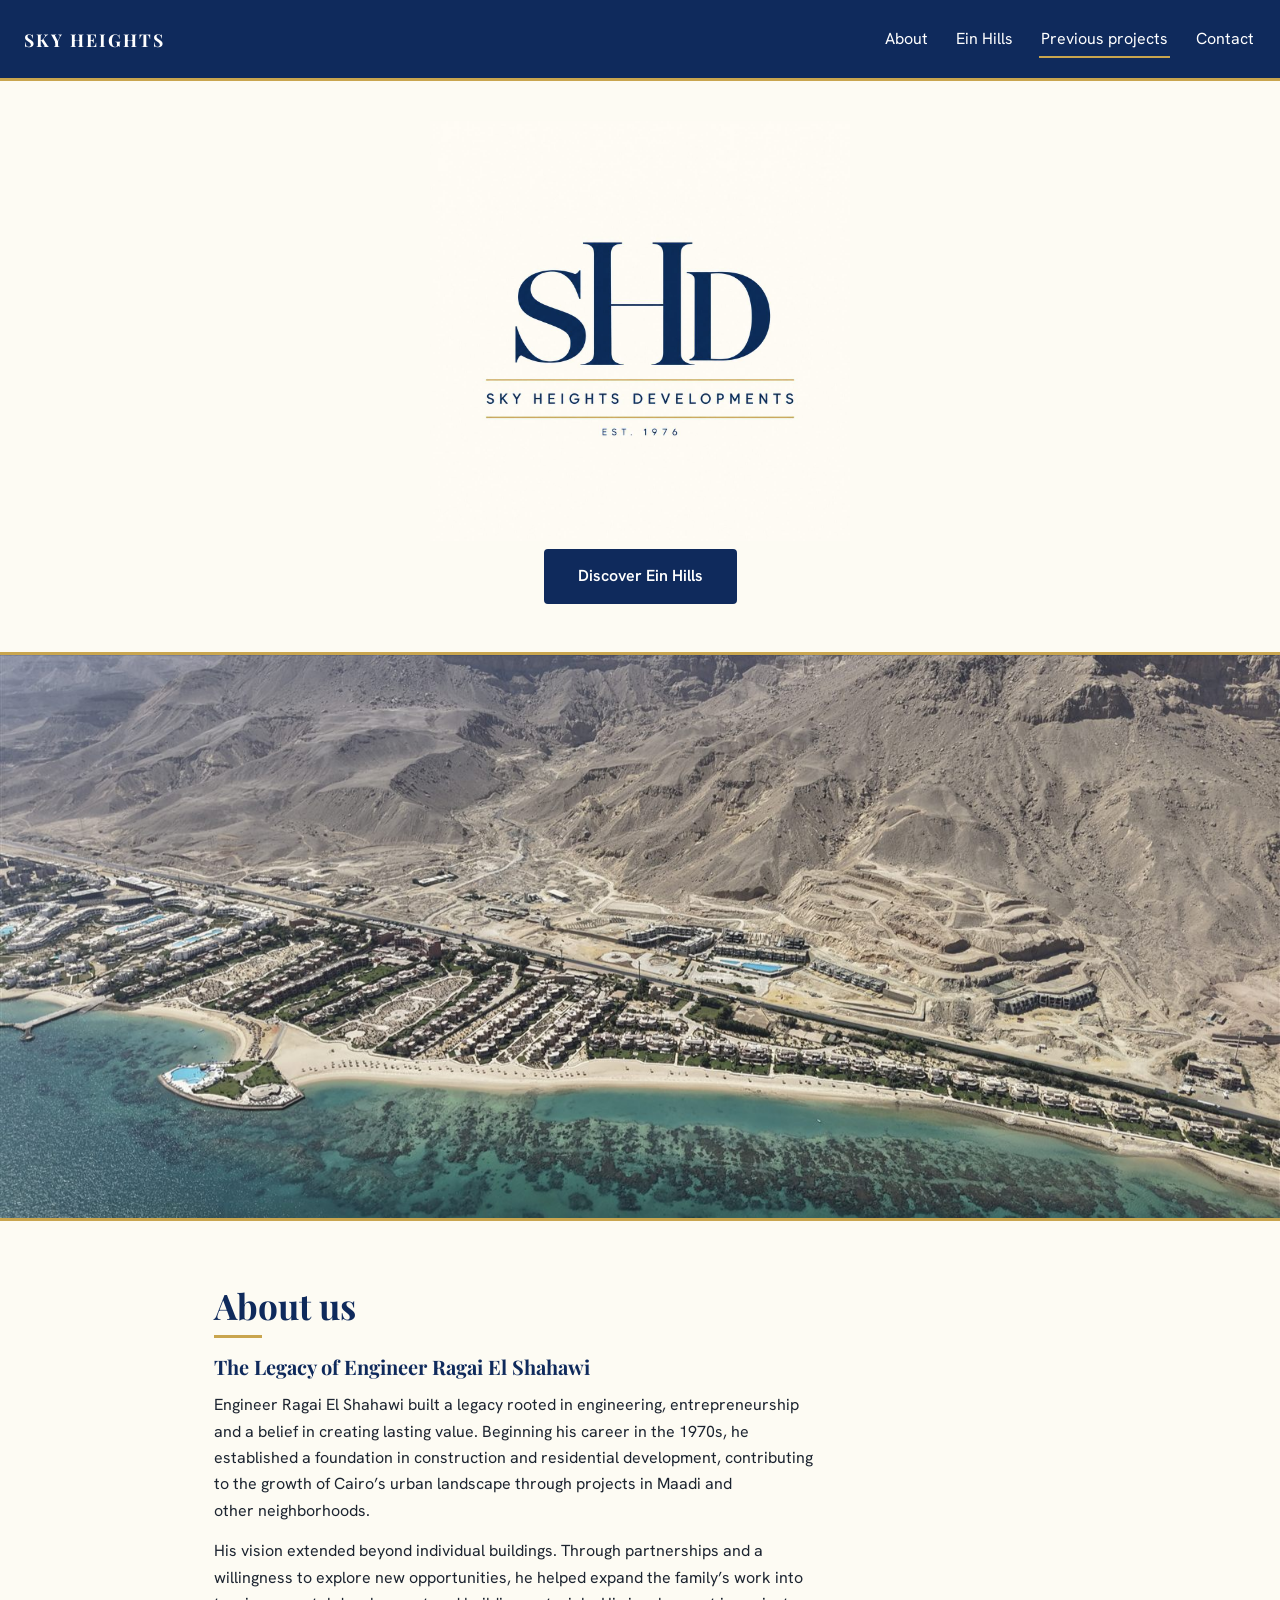
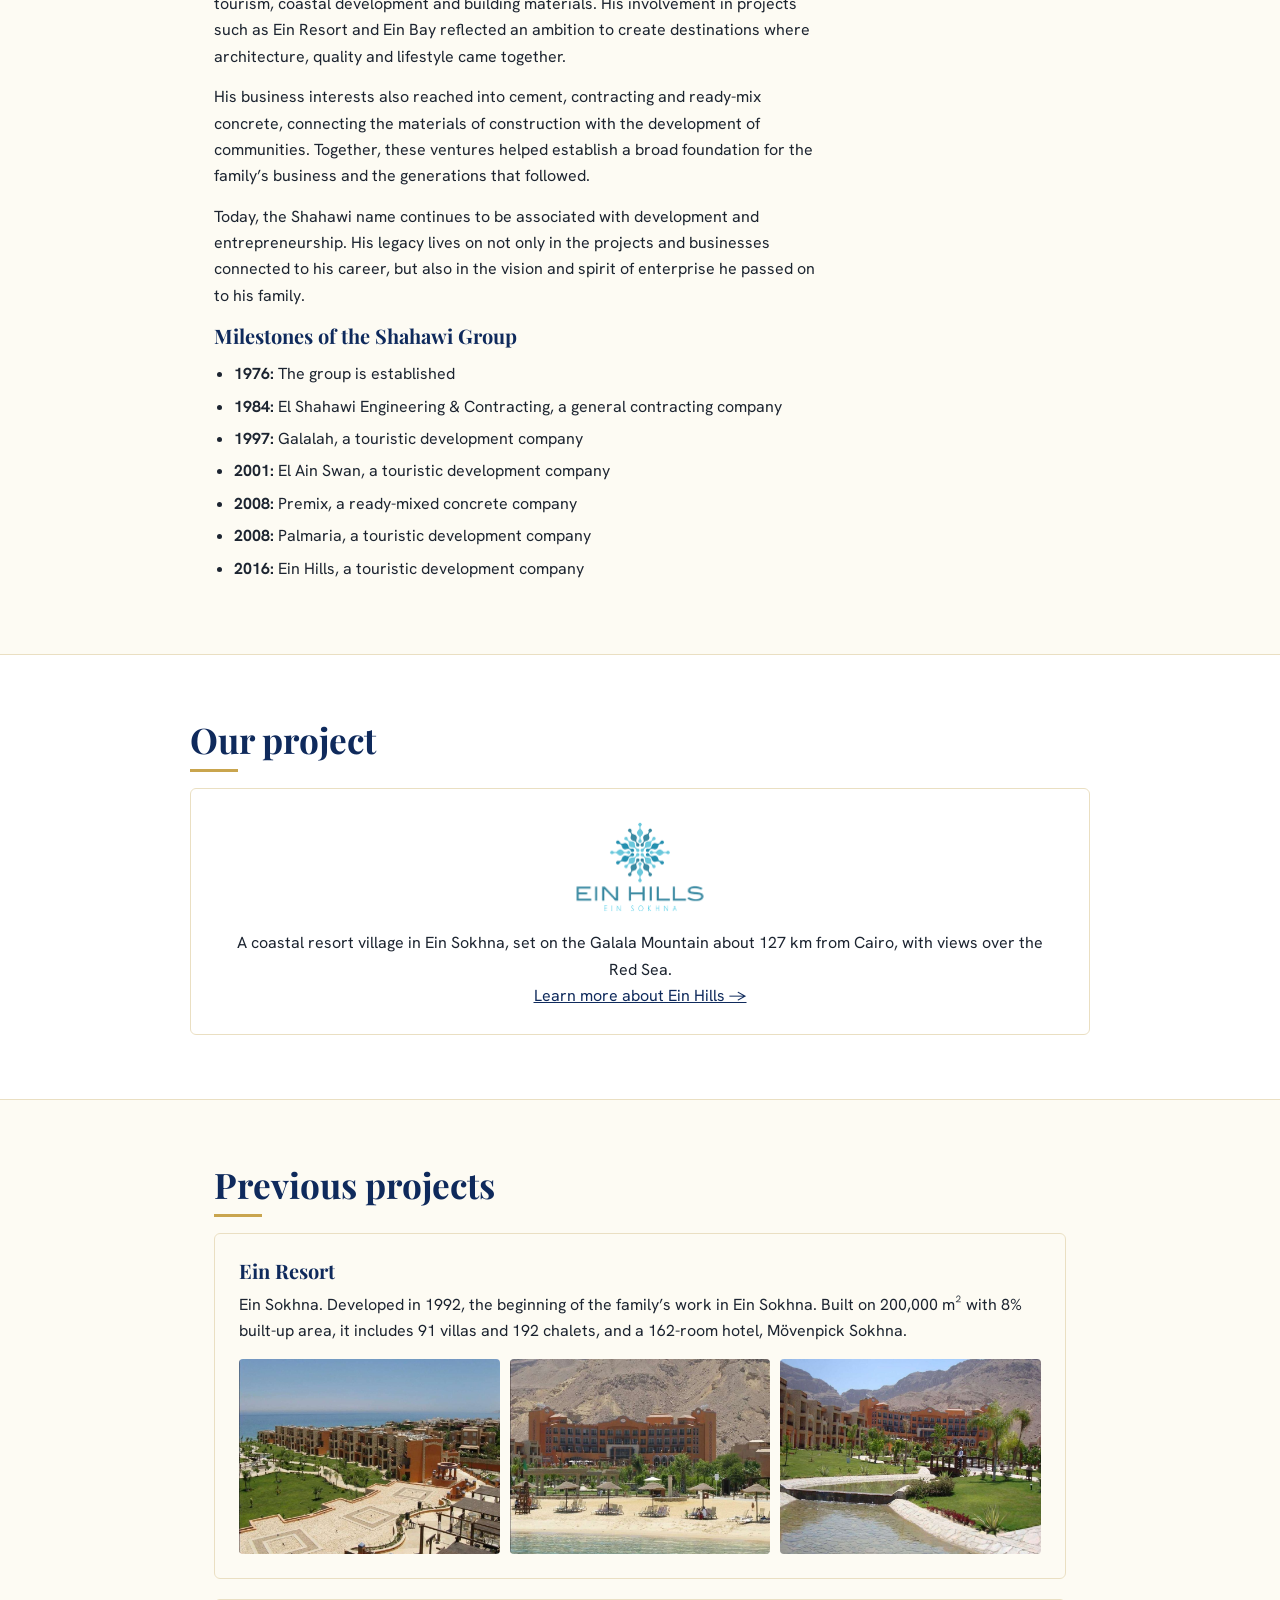
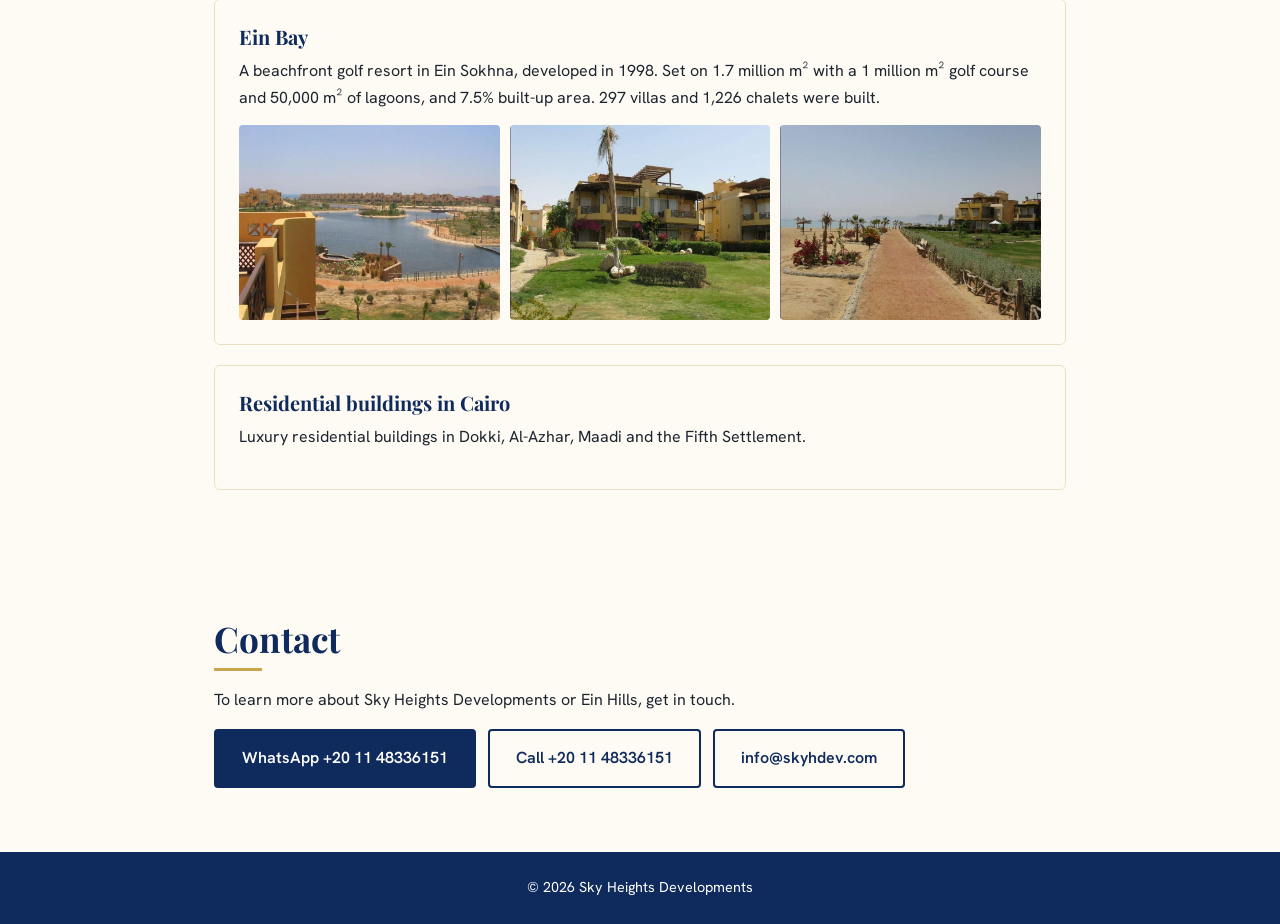
==== index.html @ 2462048b "Sky Heights Developments website Co-Authored-By: Claude Sonnet 5.5 <noreply@anthropic.com> Claude-Se" ====
<!DOCTYPE html>
<html lang="en">
<head>
  <meta charset="UTF-8">
  <meta name="viewport" content="width=device-width, initial-scale=1">
  <title>Sky Heights Developments</title>
  <meta name="description" content="Sky Heights Developments: real estate development rooted in a legacy since 1976, with Ein Hills, a coastal resort village in Ein Sokhna on the Red Sea.">
  <link rel="icon" type="image/png" sizes="32x32" href="favicon-32.png">
  <link rel="icon" type="image/png" sizes="192x192" href="favicon-192.png">
  <link rel="apple-touch-icon" href="apple-touch-icon.png">
  <link rel="preconnect" href="https://fonts.googleapis.com">
  <link rel="preconnect" href="https://fonts.gstatic.com" crossorigin>
  <link rel="stylesheet" href="https://fonts.googleapis.com/css2?family=Hanken+Grotesk:wght@400;500;600;700&family=Playfair+Display:wght@500;600;700&display=swap">
  <link rel="stylesheet" href="style.css">
  <script>document.documentElement.className += " js";</script>
</head>
<body>

  <a class="skip" href="#main">Skip to content</a>

  <header class="top">
    <a class="logo" href="#">Sky Heights</a>
    <nav>
      <a href="#about">About</a>
      <a href="#projects">Ein Hills</a>
      <a href="#previous">Previous projects</a>
      <a href="#contact">Contact</a>
    </nav>
  </header>

  <section class="hero" id="main">
    <img class="hero-logo" src="SHD%20LOGO.jpeg" alt="Sky Heights Developments logo">
    <h1 class="sr-only">Sky Heights Developments</h1>
    <a class="btn" href="ein-hills.html">Discover Ein Hills</a>
  </section>

  <a class="hero-photo" href="ein-hills.html">
    <img src="ein-hills-1.jpg" width="1600" height="1200" alt="Ein Hills and the Red Sea coast at Ein Sokhna, seen from the air with the Galala Mountain behind">
  </a>

  <section id="about">
    <h2>About us</h2>
    <h3>The Legacy of Engineer Ragai El Shahawi</h3>
    <p>Engineer Ragai El Shahawi built a legacy rooted in engineering, entrepreneurship and a belief in creating lasting value. Beginning his career in the 1970s, he established a foundation in construction and residential development, contributing to the growth of Cairo’s urban landscape through projects in Maadi and other neighborhoods.</p>
    <p>His vision extended beyond individual buildings. Through partnerships and a willingness to explore new opportunities, he helped expand the family’s work into tourism, coastal development and building materials. His involvement in projects such as Ein Resort and Ein Bay reflected an ambition to create destinations where architecture, quality and lifestyle came together.</p>
    <p>His business interests also reached into cement, contracting and ready-mix concrete, connecting the materials of construction with the development of communities. Together, these ventures helped establish a broad foundation for the family’s business and the generations that followed.</p>
    <p>Today, the Shahawi name continues to be associated with development and entrepreneurship. His legacy lives on not only in the projects and businesses connected to his career, but also in the vision and spirit of enterprise he passed on to his family.</p>
    <h3>Milestones of the Shahawi Group</h3>
    <ul class="milestones">
      <li><strong>1976:</strong> The group is established</li>
      <li><strong>1984:</strong> El Shahawi Engineering &amp; Contracting, a general contracting company</li>
      <li><strong>1997:</strong> Galalah, a touristic development company</li>
      <li><strong>2001:</strong> El Ain Swan, a touristic development company</li>
      <li><strong>2008:</strong> Premix, a ready-mixed concrete company</li>
      <li><strong>2008:</strong> Palmaria, a touristic development company</li>
      <li><strong>2016:</strong> Ein Hills, a touristic development company</li>
    </ul>
  </section>

  <section id="projects" class="alt">
    <h2>Our project</h2>
    <div class="cards">
      <div class="card project-card">
        <img class="project-logo" src="Ein_Hills_Logo.png" alt="Ein Hills, Ein Sokhna">
        <h3 class="sr-only">Ein Hills</h3>
        <p>A coastal resort village in Ein Sokhna, set on the Galala Mountain about 127 km from Cairo, with views over the Red Sea.</p>
        <p><a href="ein-hills.html">Learn more about Ein Hills &rarr;</a></p>
      </div>
    </div>
  </section>

  <section id="previous">
    <h2>Previous projects</h2>
    <div class="stack">
      <div class="card project-wide">
        <h3>Ein Resort</h3>
        <p>Ein Sokhna. Developed in 1992, the beginning of the family’s work in Ein Sokhna. Built on 200,000 m² with 8% built-up area, it includes 91 villas and 192 chalets, and a 162-room hotel, Mövenpick Sokhna.</p>
        <div class="gallery">
          <img src="ein-resort-1.jpg" loading="lazy" alt="Ein Resort: gardens and terraces looking out to the sea">
          <img src="ein-resort-2.jpg" loading="lazy" alt="Ein Resort: the hotel and its beach">
          <img src="ein-resort-3.jpg" loading="lazy" alt="Ein Resort: gardens and water feature with the hotel behind">
        </div>
      </div>
      <div class="card project-wide">
        <h3>Ein Bay</h3>
        <p>A beachfront golf resort in Ein Sokhna, developed in 1998. Set on 1.7 million m² with a 1 million m² golf course and 50,000 m² of lagoons, and 7.5% built-up area. 297 villas and 1,226 chalets were built.</p>
        <div class="gallery">
          <img src="ein-bay-1.jpg" loading="lazy" alt="Ein Bay: the lagoon and villas">
          <img src="ein-bay-2.jpg" loading="lazy" alt="Ein Bay: villas and gardens">
          <img src="ein-bay-3.jpg" loading="lazy" alt="Ein Bay: the beach path">
        </div>
      </div>
      <div class="card project-wide">
        <h3>Residential buildings in Cairo</h3>
        <p>Luxury residential buildings in Dokki, Al-Azhar, Maadi and the Fifth Settlement.</p>
      </div>
    </div>
  </section>

  <section id="contact">
    <h2>Contact</h2>
    <p>To learn more about Sky Heights Developments or Ein Hills, get in touch.</p>
    <div class="contact-actions">
      <a class="btn" href="https://wa.me/201148336151">WhatsApp +20 11 48336151</a>
      <a class="btn btn-outline" href="tel:+201148336151">Call +20 11 48336151</a>
      <a class="btn btn-outline" href="mailto:info@skyhdev.com">info@skyhdev.com</a>
    </div>
  </section>

  <footer>&copy; 2026 Sky Heights Developments</footer>

  <script src="motion.js" defer></script>
</body>
</html>
---- style.css ----
:root { --navy: #0f2a5c; --gold: #c9a54e; --cream: #fdfbf3; }

* { box-sizing: border-box; margin: 0; padding: 0; }
body { font-family: "Hanken Grotesk", system-ui, -apple-system, "Segoe UI", Arial, sans-serif; color: #1c2430; line-height: 1.65; background: var(--cream); }
h1, h2, h3, .logo { font-family: "Playfair Display", Georgia, "Times New Roman", serif; }
a { color: inherit; text-decoration: none; }
.sr-only { position: absolute; width: 1px; height: 1px; overflow: hidden; clip: rect(0,0,0,0); }

.top { display: flex; justify-content: space-between; align-items: center; padding: 16px 24px; background: var(--navy); color: #fff; border-bottom: 3px solid var(--gold); }
.logo { font-weight: 700; font-size: 1.1rem; letter-spacing: 2px; text-transform: uppercase; white-space: nowrap; }
nav a { margin-left: 20px; white-space: nowrap; }
nav a:hover { color: var(--gold); }

@media (max-width: 700px) {
  .top { flex-direction: column; gap: 8px; padding: 12px 16px; }
  nav { display: flex; flex-wrap: wrap; justify-content: center; gap: 4px 16px; }
  nav a { margin-left: 0; font-size: .95rem; }
}

.hero-photo { display: block; overflow: hidden; border-top: 3px solid var(--gold); border-bottom: 3px solid var(--gold); background: var(--navy); }
.hero-photo img { display: block; width: 100%; height: clamp(260px, 44vw, 580px); object-fit: cover; object-position: 50% 62%; animation: rise 1.2s .5s ease both; transition: transform 1.2s ease; }
.hero-photo:hover img { transform: scale(1.03); }
.hero { text-align: center; padding: 40px 24px 48px; background: var(--cream); color: var(--navy); }
.hero-logo { width: min(420px, 85%); height: auto; display: block; margin: 0 auto 8px; }
.hero p { font-size: 1.2rem; margin-bottom: 28px; }
.btn { display: inline-block; padding: 12px 32px; background: var(--navy); color: #fff; border-radius: 4px; font-weight: 600; border: 2px solid var(--navy); }
.btn:hover { background: var(--gold); border-color: var(--gold); color: var(--navy); }

section { padding: 64px 24px; max-width: 900px; margin: 0 auto; }
section.alt { max-width: none; background: #fff; border-top: 1px solid #eadfc2; border-bottom: 1px solid #eadfc2; }
section.alt > * { max-width: 900px; margin-left: auto; margin-right: auto; }
h2 { margin-bottom: 16px; color: var(--navy); }
h2::after { content: ""; display: block; width: 48px; height: 3px; background: var(--gold); margin-top: 8px; }

.cards { display: grid; grid-template-columns: repeat(auto-fit, minmax(220px, 1fr)); gap: 20px; margin-top: 8px; }
.card { background: var(--cream); padding: 24px; border-radius: 6px; border: 1px solid #eadfc2;}
.card h3 { margin-bottom: 8px; color: var(--navy); }

.project-card { background: #fff; text-align: center; }
.project-logo { width: min(280px, 100%); height: auto; display: block; margin: 0 auto 12px; }

.page-hero { padding: 40px 24px 0; text-align: center; }
.project-card a, section p a { color: var(--navy); text-decoration: underline; }
section p a.btn { color: #fff; text-decoration: none; }

.masterplan { width: 100%; height: auto; display: block; border: 1px solid #eadfc2; border-radius: 6px; background: #fff; }
.note { font-size: .9rem; color: #5b6573; margin-top: 8px; }

.stack { display: grid; gap: 20px; }
.project-wide { padding: 24px; }
.project-wide p { margin-bottom: 14px; }
.gallery { display: grid; grid-template-columns: repeat(auto-fit, minmax(200px, 1fr)); gap: 10px; }
.gallery img { width: 100%; aspect-ratio: 4 / 3; object-fit: cover; border-radius: 4px; display: block; }
.gallery-wide { grid-template-columns: repeat(auto-fit, minmax(260px, 1fr)); }
.milestones { margin: 0 0 8px 20px; }
.milestones li { margin-bottom: 6px; }
.render { width: 100%; height: auto; display: block; border-radius: 6px; margin: 16px 0; }

#about h3 { color: var(--navy); margin-bottom: 12px; }
#about p { margin-bottom: 14px; }

footer { text-align: center; padding: 24px; background: var(--navy); color: #fff; font-size: .9rem; }

/* Motion */
@keyframes rise { from { opacity: 0; transform: translateY(24px); } to { opacity: 1; transform: none; } }
.hero-logo, .page-hero .project-logo { animation: rise 1s ease both; }
.hero .btn { animation: rise 1s .35s ease both; }

.js .reveal { opacity: 0; transform: translateY(28px); transition: opacity .8s ease, transform .8s ease; }
.js .reveal.in { opacity: 1; transform: none; }
.js .reveal h2::after { width: 0; transition: width .8s .3s ease; }
.js .reveal.in h2::after { width: 48px; }

.btn { transition: background .25s, border-color .25s, color .25s, transform .25s; }
.btn:hover { transform: translateY(-2px); }
.card { transition: transform .3s ease, box-shadow .3s ease; }
.card:hover { transform: translateY(-4px); box-shadow: 0 10px 24px rgba(15, 42, 92, .12); }
.gallery img { transition: transform .4s ease, box-shadow .4s ease; }
.gallery img:hover { transform: scale(1.03); box-shadow: 0 8px 20px rgba(15, 42, 92, .25); }
nav a { transition: color .2s; }

@media (prefers-reduced-motion: reduce) {
  *, *::before, *::after { animation: none !important; transition: none !important; }
  .js .reveal { opacity: 1; transform: none; }
  .js .reveal h2::after { width: 48px; }
}

/* More motion */
@keyframes drift { from { transform: scale(1); } to { transform: scale(1.08); } }
.hero-photo img { animation: rise 1.2s .5s ease both, drift 24s 1.7s ease-in-out infinite alternate; transition: none; }
.hero-photo:hover img { transform: none; }

.js .reveal .stag { opacity: 0; translate: 0 22px; }
.js .reveal.in .stag { opacity: 1; translate: 0 0; }
.js .stag { transition: opacity .8s ease var(--d, 0s), translate .8s cubic-bezier(.2, .7, .2, 1) var(--d, 0s), transform .4s ease 0s, box-shadow .4s ease 0s; }

nav a { position: relative; }
nav a::after { content: ""; position: absolute; left: 0; right: 0; bottom: -3px; height: 2px; background: var(--gold); transform: scaleX(0); transform-origin: left; transition: transform .3s ease; }
nav a:hover::after { transform: scaleX(1); }

.progress { position: fixed; top: 0; left: 0; right: 0; height: 3px; background: var(--gold); transform: scaleX(0); transform-origin: left; z-index: 20; pointer-events: none; }

@media (prefers-reduced-motion: reduce) {
  .js .reveal .stag { opacity: 1; translate: 0 0; }
  .progress { display: none; }
}

/* Type scale and line breaks */
h2 { font-size: clamp(1.6rem, 1.2rem + 1.6vw, 2.2rem); line-height: 1.2; text-wrap: balance; }
h3 { font-size: 1.25rem; line-height: 1.3; text-wrap: balance; }
p { text-wrap: pretty; }
#about p, .page-hero + section p { max-width: 68ch; }

/* Contact buttons */
.contact-actions { display: flex; flex-wrap: wrap; gap: 12px; margin-top: 16px; }
.contact-actions .btn { padding: 14px 26px; }
.btn-outline { background: transparent; color: var(--navy); }
.back { margin-top: 24px; }

/* Navigation: tap targets, current section, keyboard focus */
nav a { display: inline-block; padding: 10px 2px; }
nav a::after { bottom: 4px; }
nav a[aria-current="true"]::after { transform: scaleX(1); }
@media (max-width: 700px) { nav a { padding: 8px 2px; } }
a:focus-visible, .btn:focus-visible { outline: 3px solid var(--navy); outline-offset: 3px; border-radius: 2px; }
.top a:focus-visible, footer a:focus-visible { outline-color: var(--gold); }
.skip { position: absolute; left: 12px; top: -60px; z-index: 30; padding: 10px 16px; background: var(--gold); color: var(--navy); font-weight: 600; border-radius: 4px; }
.skip:focus { top: 12px; }
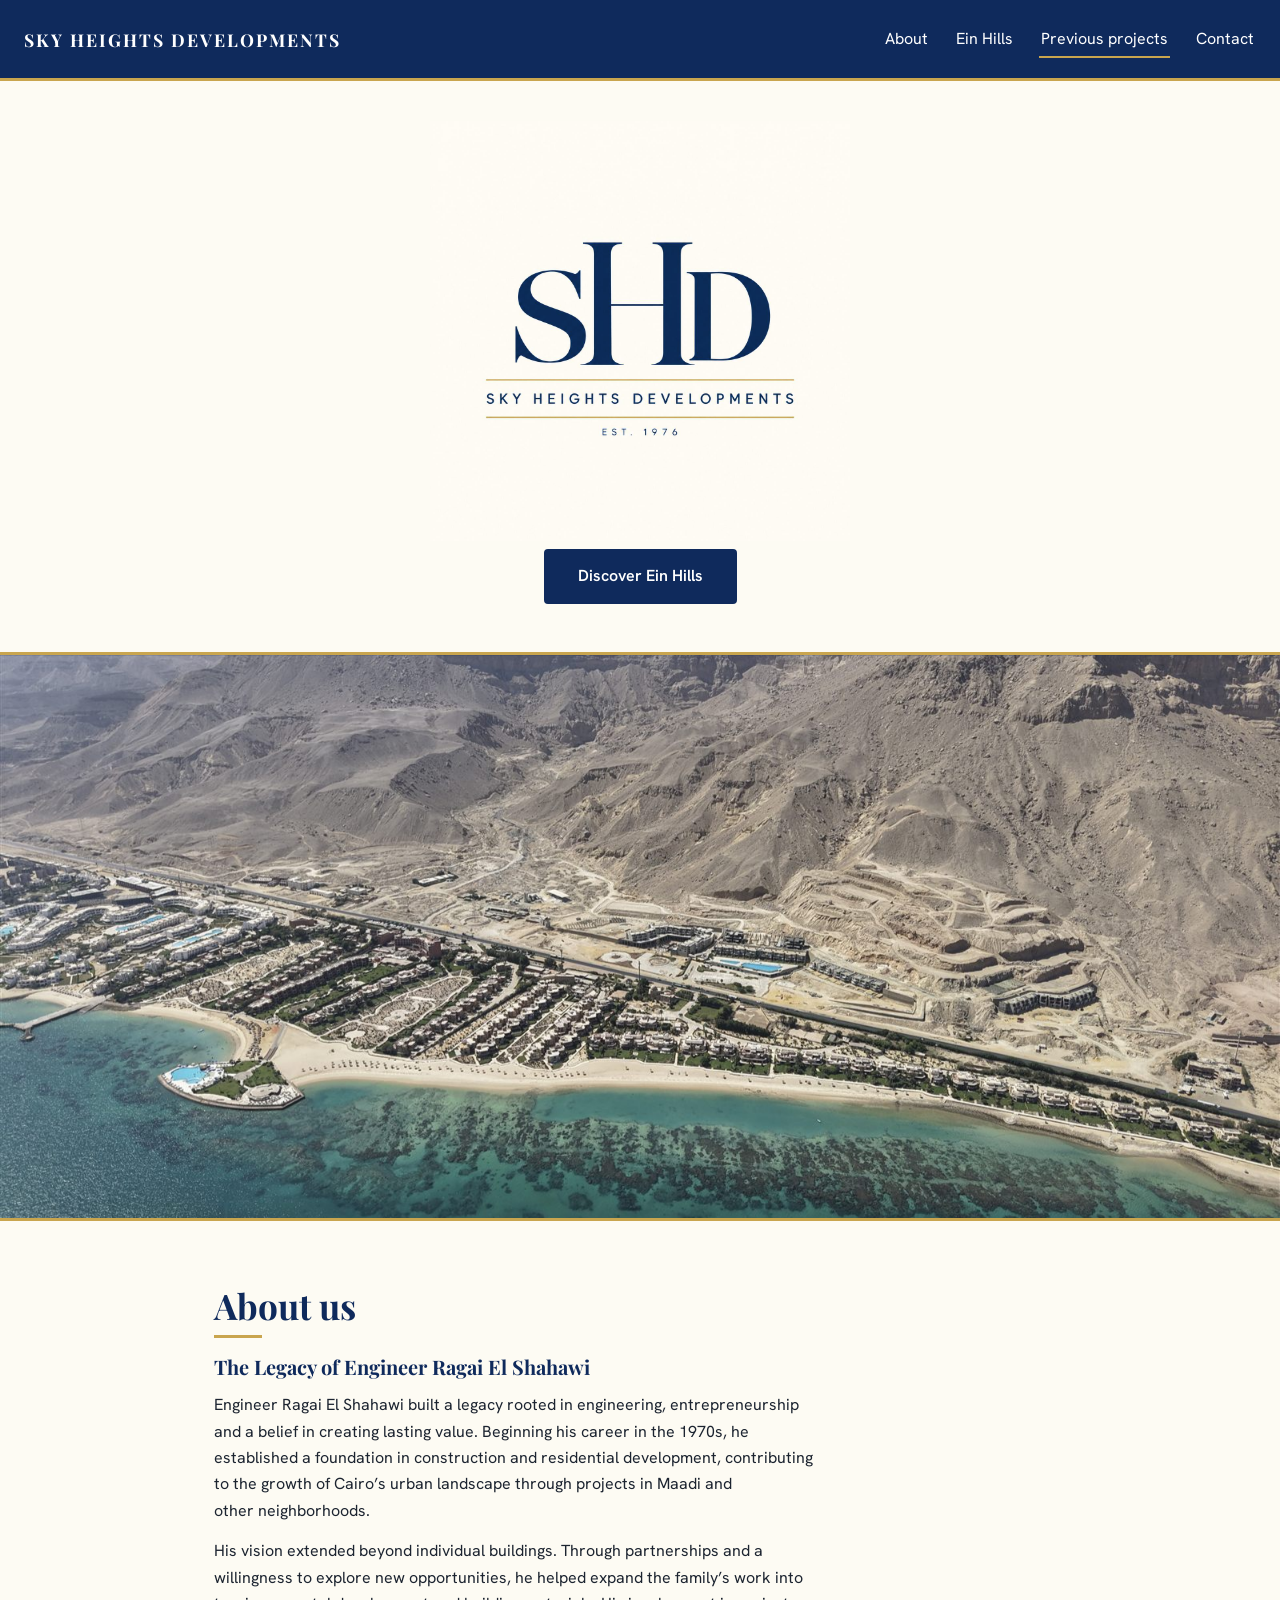
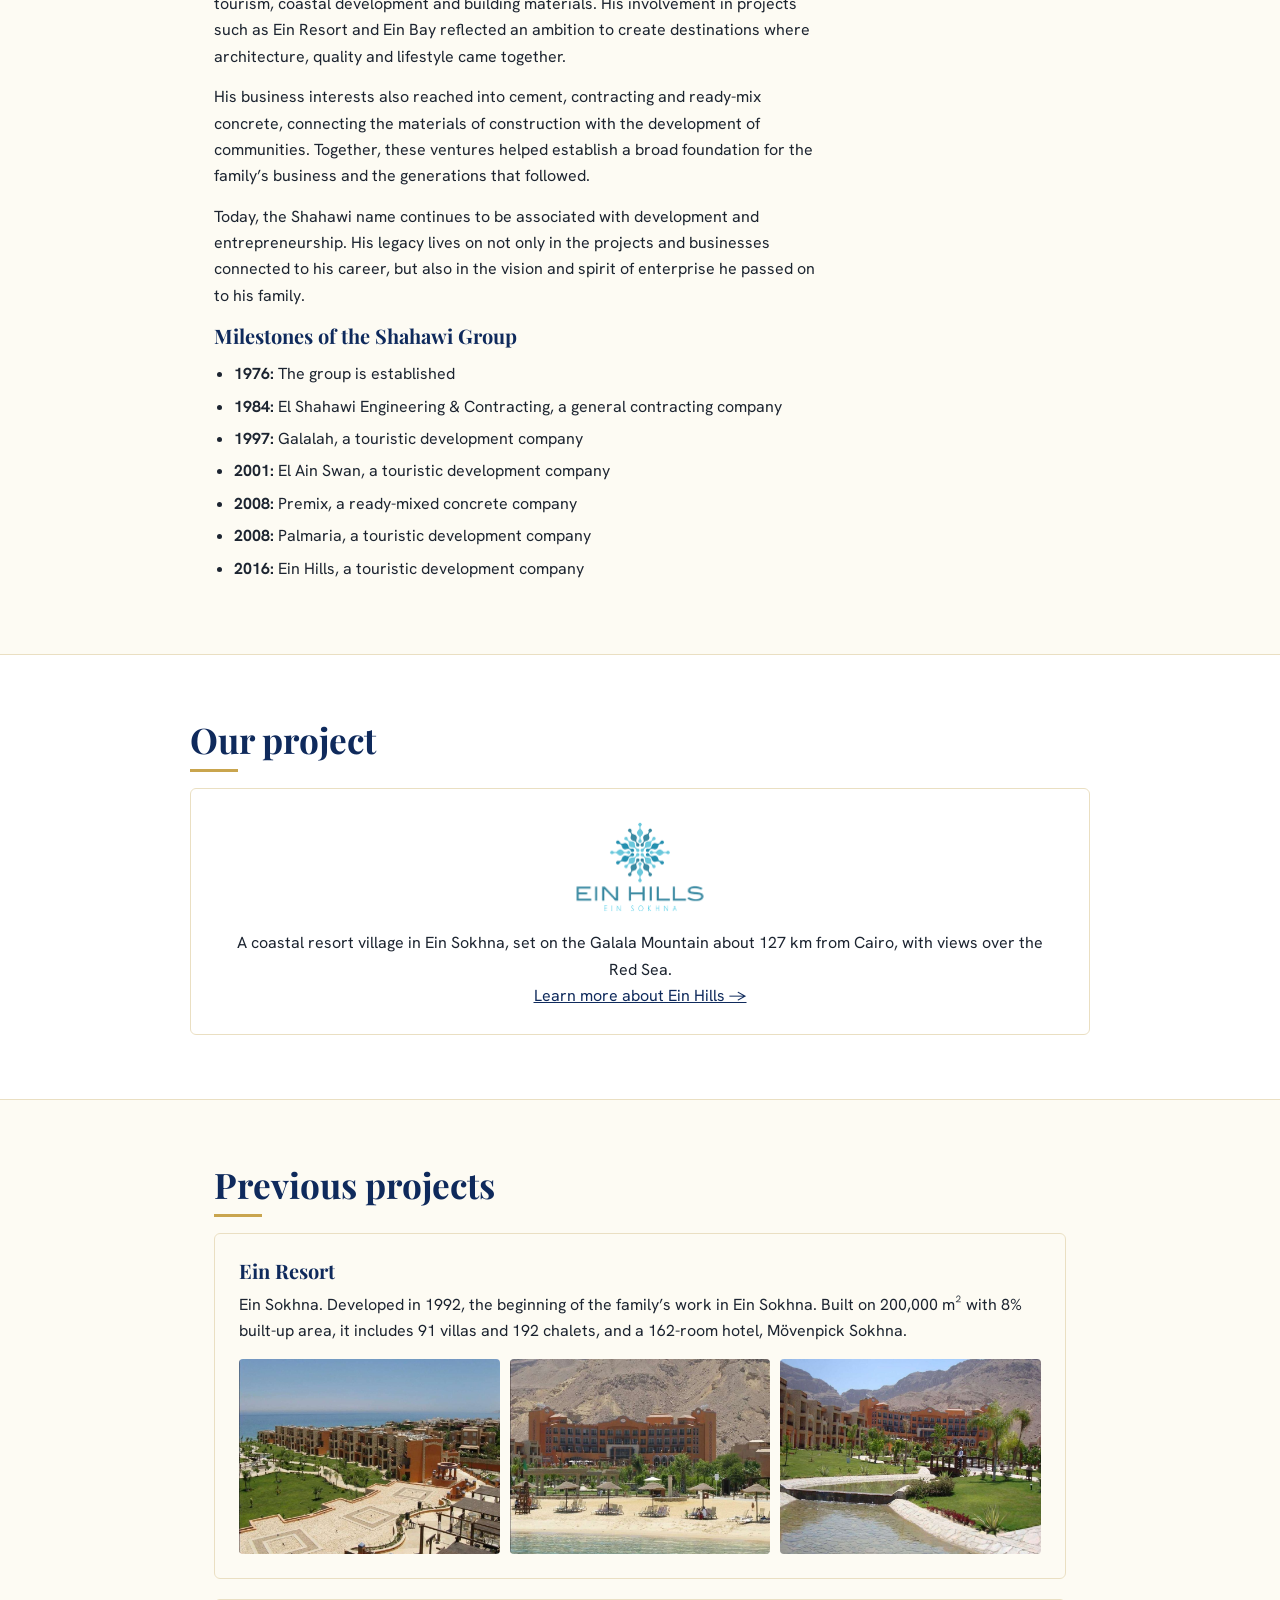
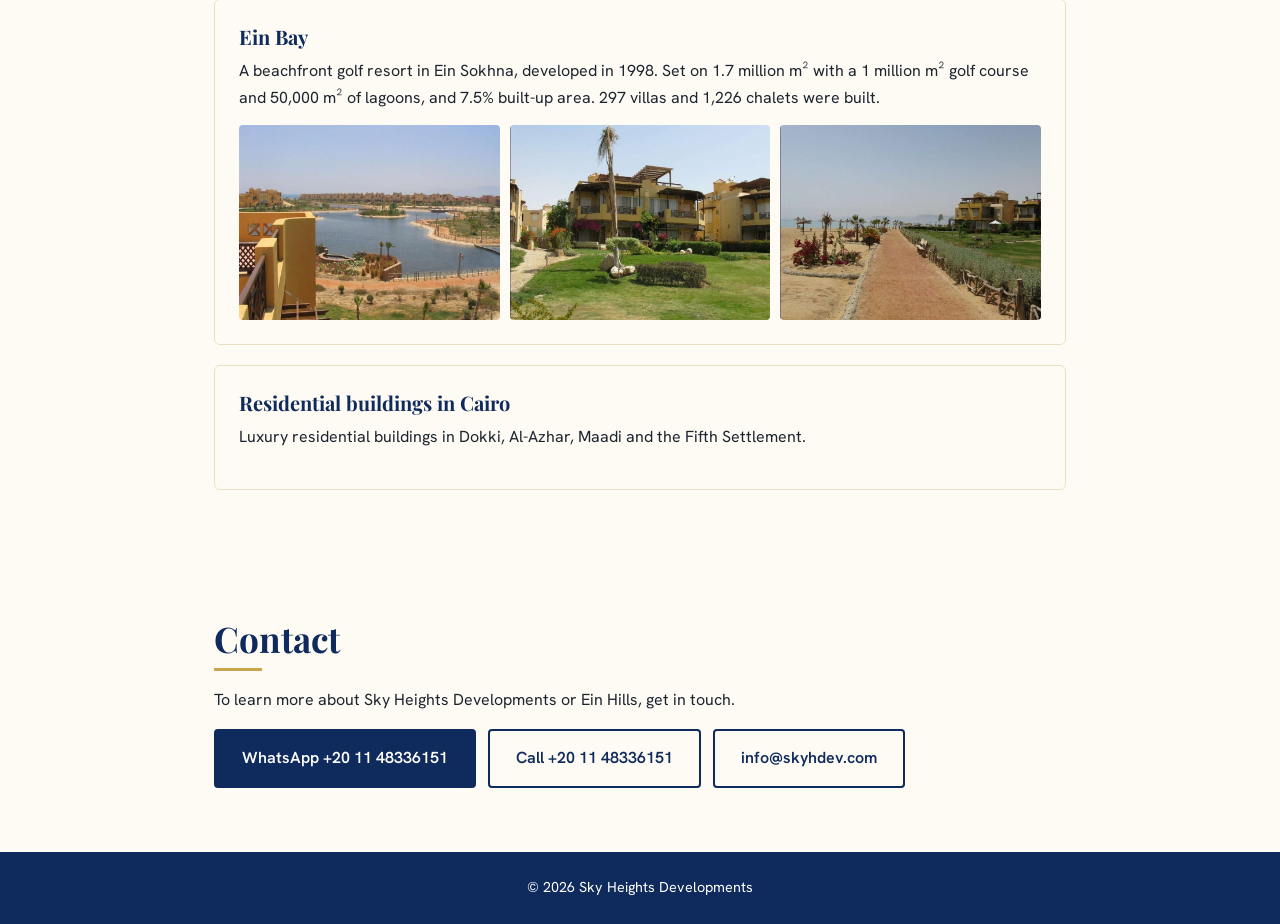
==== commit 6c3e4f13: "Show the full company name in the header Co-Authored-By: Claude Sonnet 5.5 <noreply@anthropic.com> C" ====
--- a/index.html
+++ b/index.html
@@ -19,7 +19,7 @@
   <a class="skip" href="#main">Skip to content</a>
 
   <header class="top">
-    <a class="logo" href="#">Sky Heights</a>
+    <a class="logo" href="#">Sky Heights Developments</a>
     <nav>
       <a href="#about">About</a>
       <a href="#projects">Ein Hills</a>
--- a/style.css
+++ b/style.css
@@ -126,3 +126,5 @@
 .top a:focus-visible, footer a:focus-visible { outline-color: var(--gold); }
 .skip { position: absolute; left: 12px; top: -60px; z-index: 30; padding: 10px 16px; background: var(--gold); color: var(--navy); font-weight: 600; border-radius: 4px; }
 .skip:focus { top: 12px; }
+
+@media (max-width: 700px) { .logo { font-size: .95rem; letter-spacing: 1.5px; } }
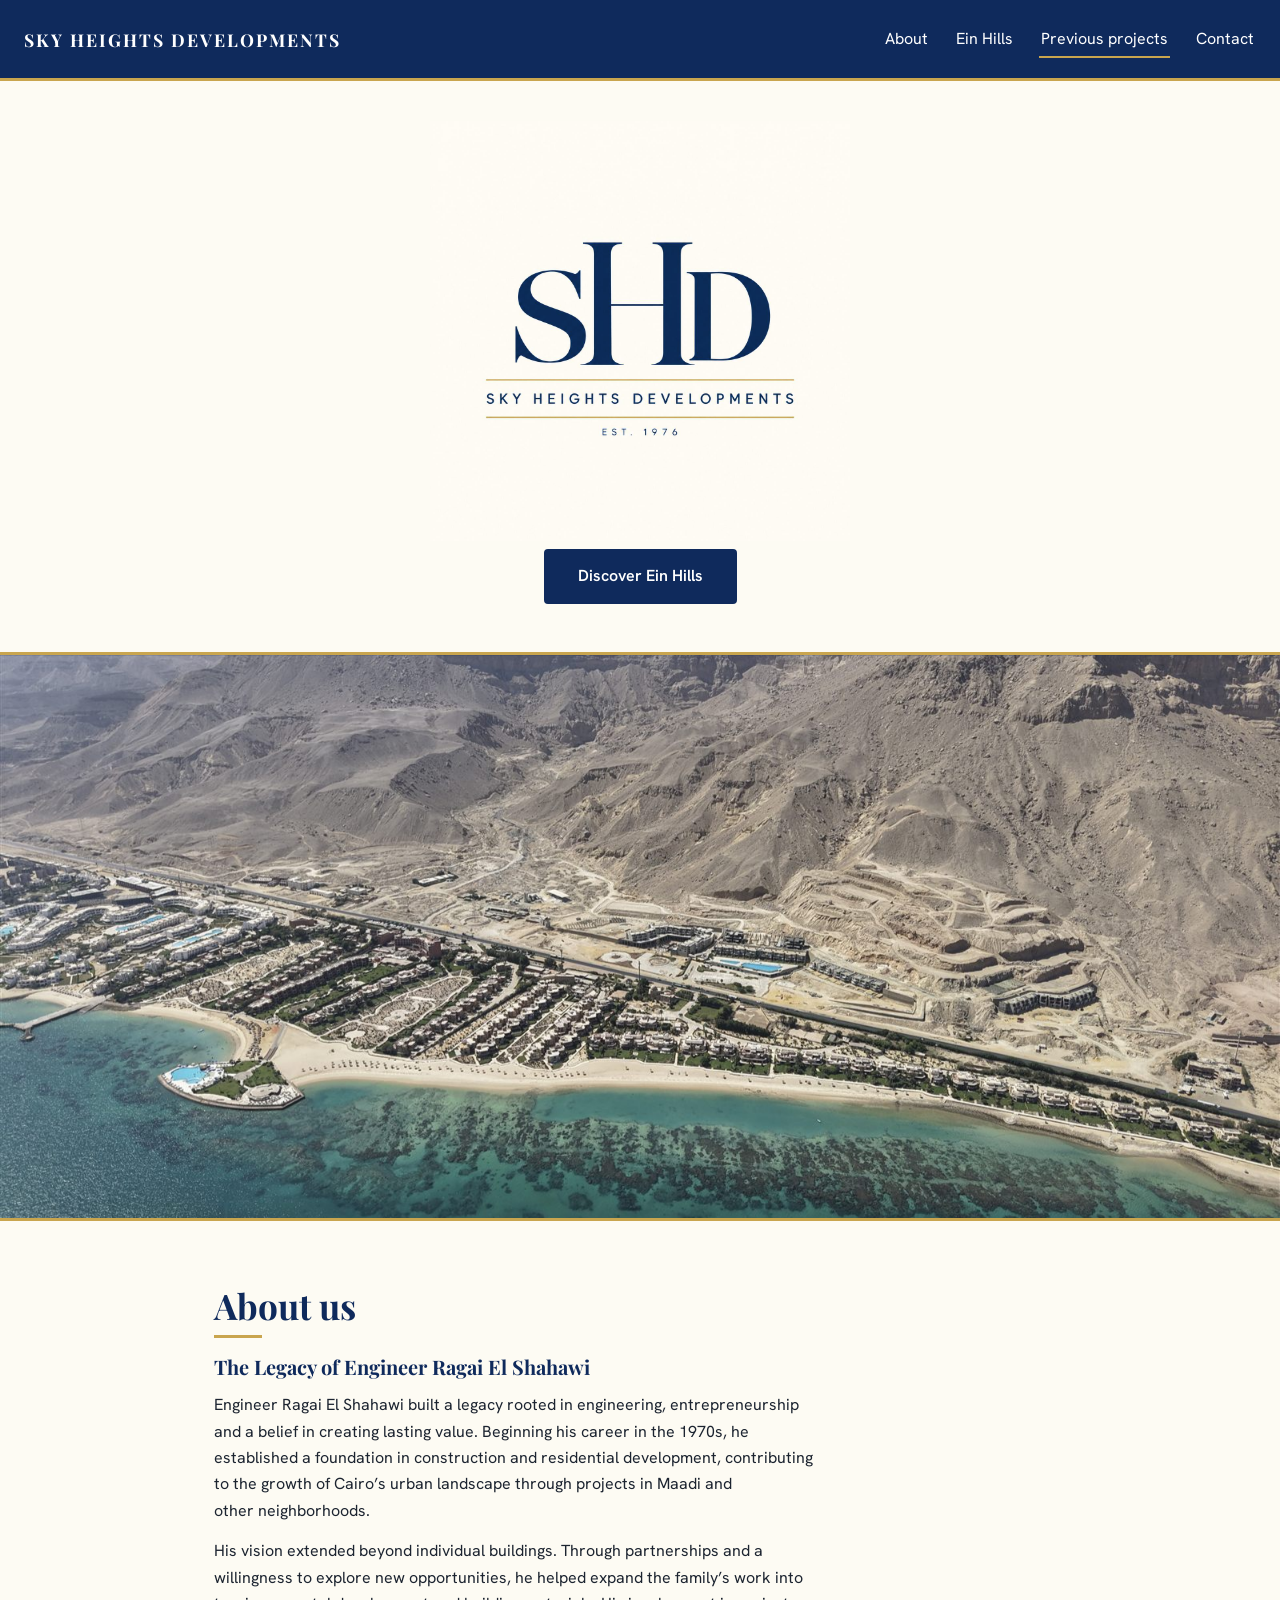
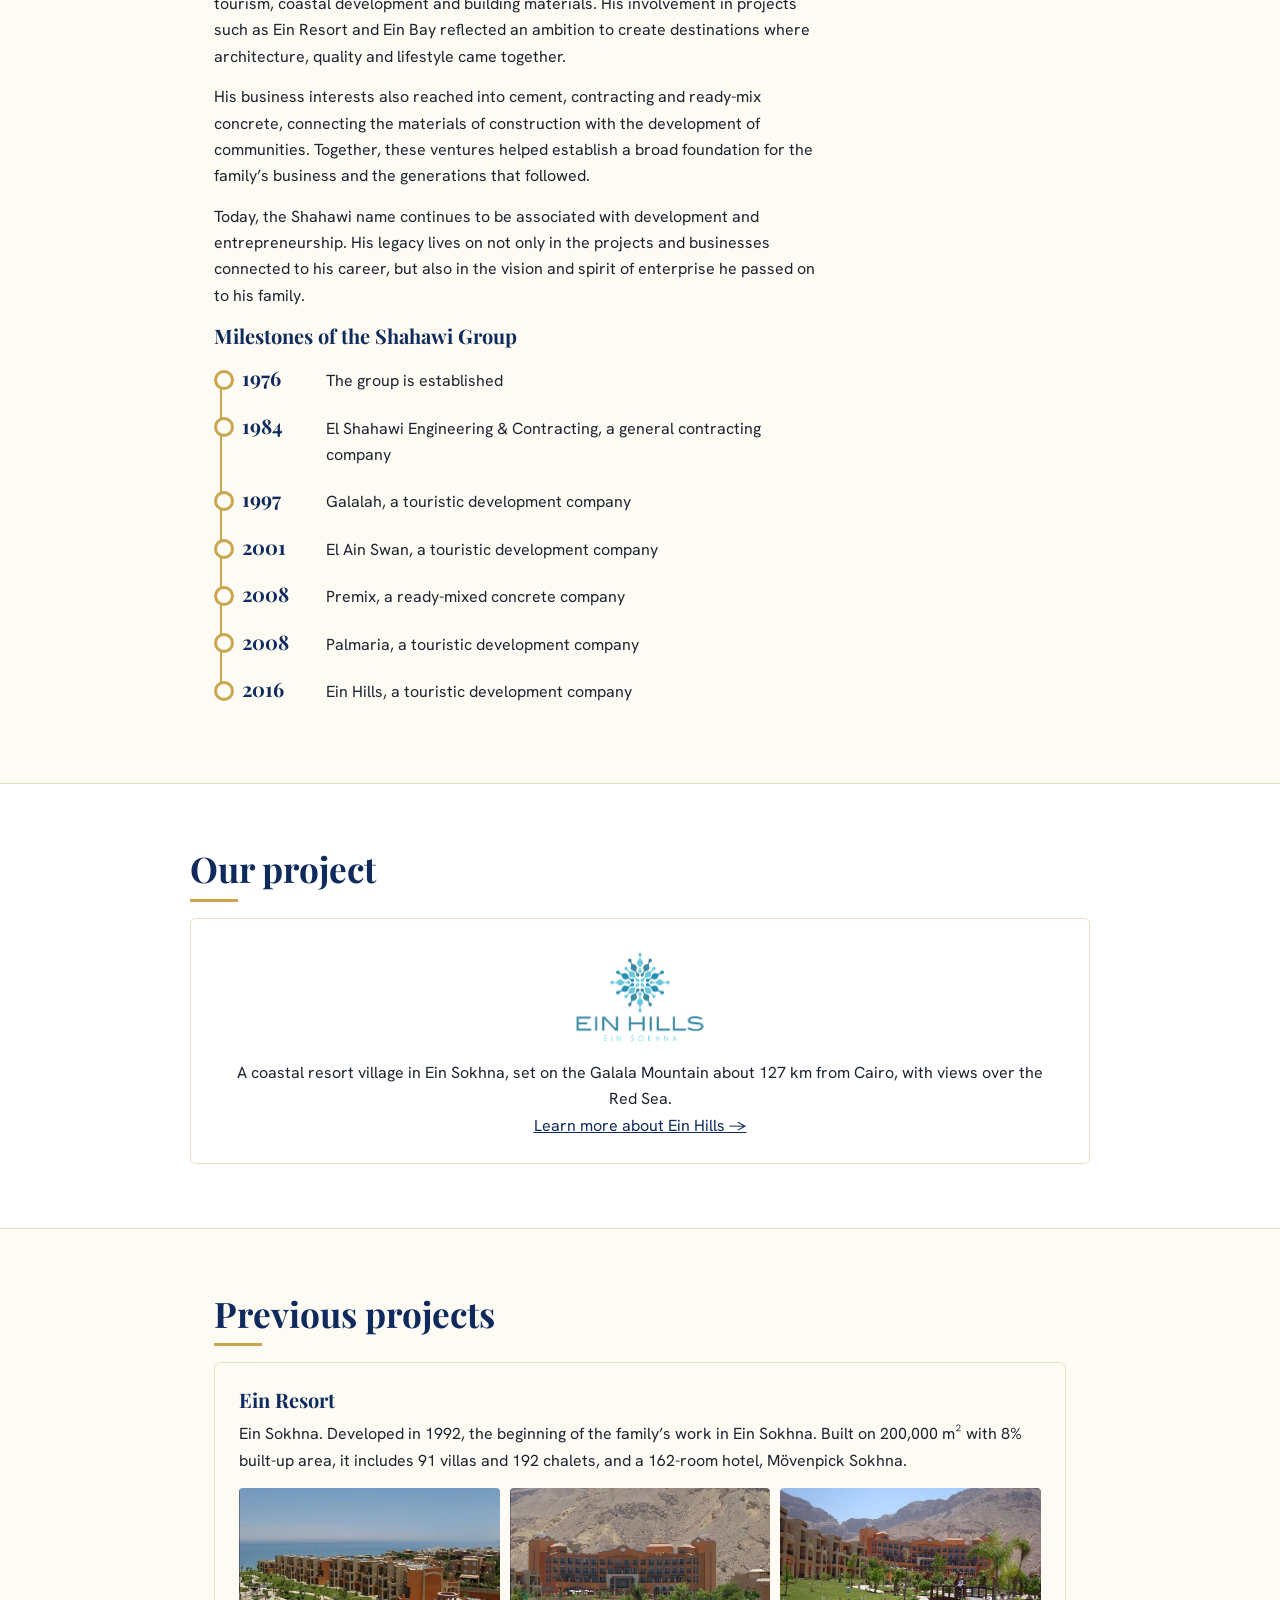
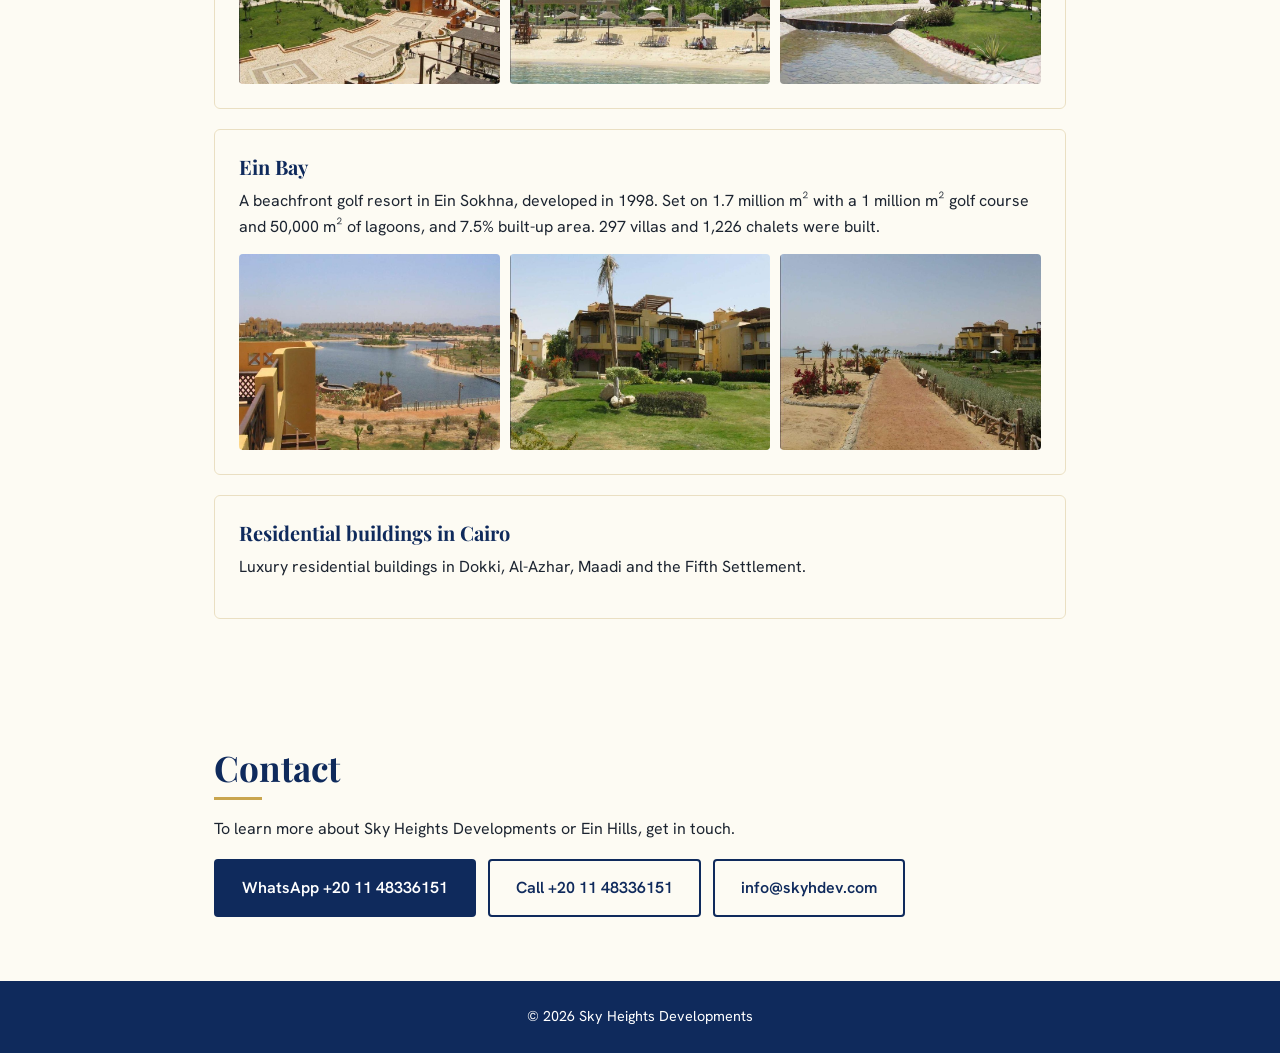
==== commit 014d4003: "Add milestones timeline, clickable Ein Hills photos, smaller photo copies, polish Co-Authored-By: Cl" ====
--- a/index.html
+++ b/index.html
@@ -29,7 +29,7 @@
   </header>
 
   <section class="hero" id="main">
-    <img class="hero-logo" src="SHD%20LOGO.jpeg" alt="Sky Heights Developments logo">
+    <img class="hero-logo" src="SHD%20LOGO.jpeg" width="1280" height="1280" alt="Sky Heights Developments logo">
     <h1 class="sr-only">Sky Heights Developments</h1>
     <a class="btn" href="ein-hills.html">Discover Ein Hills</a>
   </section>
@@ -46,22 +46,22 @@
     <p>His business interests also reached into cement, contracting and ready-mix concrete, connecting the materials of construction with the development of communities. Together, these ventures helped establish a broad foundation for the family’s business and the generations that followed.</p>
     <p>Today, the Shahawi name continues to be associated with development and entrepreneurship. His legacy lives on not only in the projects and businesses connected to his career, but also in the vision and spirit of enterprise he passed on to his family.</p>
     <h3>Milestones of the Shahawi Group</h3>
-    <ul class="milestones">
-      <li><strong>1976:</strong> The group is established</li>
-      <li><strong>1984:</strong> El Shahawi Engineering &amp; Contracting, a general contracting company</li>
-      <li><strong>1997:</strong> Galalah, a touristic development company</li>
-      <li><strong>2001:</strong> El Ain Swan, a touristic development company</li>
-      <li><strong>2008:</strong> Premix, a ready-mixed concrete company</li>
-      <li><strong>2008:</strong> Palmaria, a touristic development company</li>
-      <li><strong>2016:</strong> Ein Hills, a touristic development company</li>
-    </ul>
+    <ul class="milestones timeline">
+        <li><span class="yr">1976</span><span>The group is established</span></li>
+        <li><span class="yr">1984</span><span>El Shahawi Engineering &amp; Contracting, a general contracting company</span></li>
+        <li><span class="yr">1997</span><span>Galalah, a touristic development company</span></li>
+        <li><span class="yr">2001</span><span>El Ain Swan, a touristic development company</span></li>
+        <li><span class="yr">2008</span><span>Premix, a ready-mixed concrete company</span></li>
+        <li><span class="yr">2008</span><span>Palmaria, a touristic development company</span></li>
+        <li><span class="yr">2016</span><span>Ein Hills, a touristic development company</span></li>
+      </ul>
   </section>
 
   <section id="projects" class="alt">
     <h2>Our project</h2>
     <div class="cards">
       <div class="card project-card">
-        <img class="project-logo" src="Ein_Hills_Logo.png" alt="Ein Hills, Ein Sokhna">
+        <img class="project-logo" src="Ein_Hills_Logo.png" width="564" height="212" alt="Ein Hills, Ein Sokhna">
         <h3 class="sr-only">Ein Hills</h3>
         <p>A coastal resort village in Ein Sokhna, set on the Galala Mountain about 127 km from Cairo, with views over the Red Sea.</p>
         <p><a href="ein-hills.html">Learn more about Ein Hills &rarr;</a></p>
--- a/style.css
+++ b/style.css
@@ -128,3 +128,20 @@
 .skip:focus { top: 12px; }
 
 @media (max-width: 700px) { .logo { font-size: .95rem; letter-spacing: 1.5px; } }
+
+/* Milestones timeline */
+.timeline { list-style: none; margin: 8px 0 0; padding: 0 0 0 28px; position: relative; max-width: 68ch; }
+.timeline::before { content: ""; position: absolute; left: 6px; top: 10px; bottom: 10px; width: 2px; background: var(--gold); }
+.timeline li { position: relative; display: grid; grid-template-columns: 4.5rem 1fr; gap: 12px; align-items: baseline; margin-bottom: 14px; }
+.timeline li::before { content: ""; position: absolute; left: -28px; top: .55em; width: 14px; height: 14px; border-radius: 50%; background: var(--cream); border: 3px solid var(--gold); }
+.timeline .yr { font-family: "Playfair Display", Georgia, serif; font-weight: 700; font-size: 1.25rem; color: var(--navy); }
+
+/* Ein Hills photo grid: 5 photos fill two rows evenly; photos are links */
+.gallery a { display: block; line-height: 0; border-radius: 4px; }
+.gallery a img { width: 100%; height: auto; }
+@media (min-width: 900px) {
+  #photos .gallery { grid-template-columns: repeat(3, 1fr); }
+  #photos .gallery a:first-child { grid-column: span 2; }
+  #photos .gallery a:first-child img { aspect-ratio: 8 / 3; }
+}
+#photos .note { margin-top: 0; margin-bottom: 12px; }
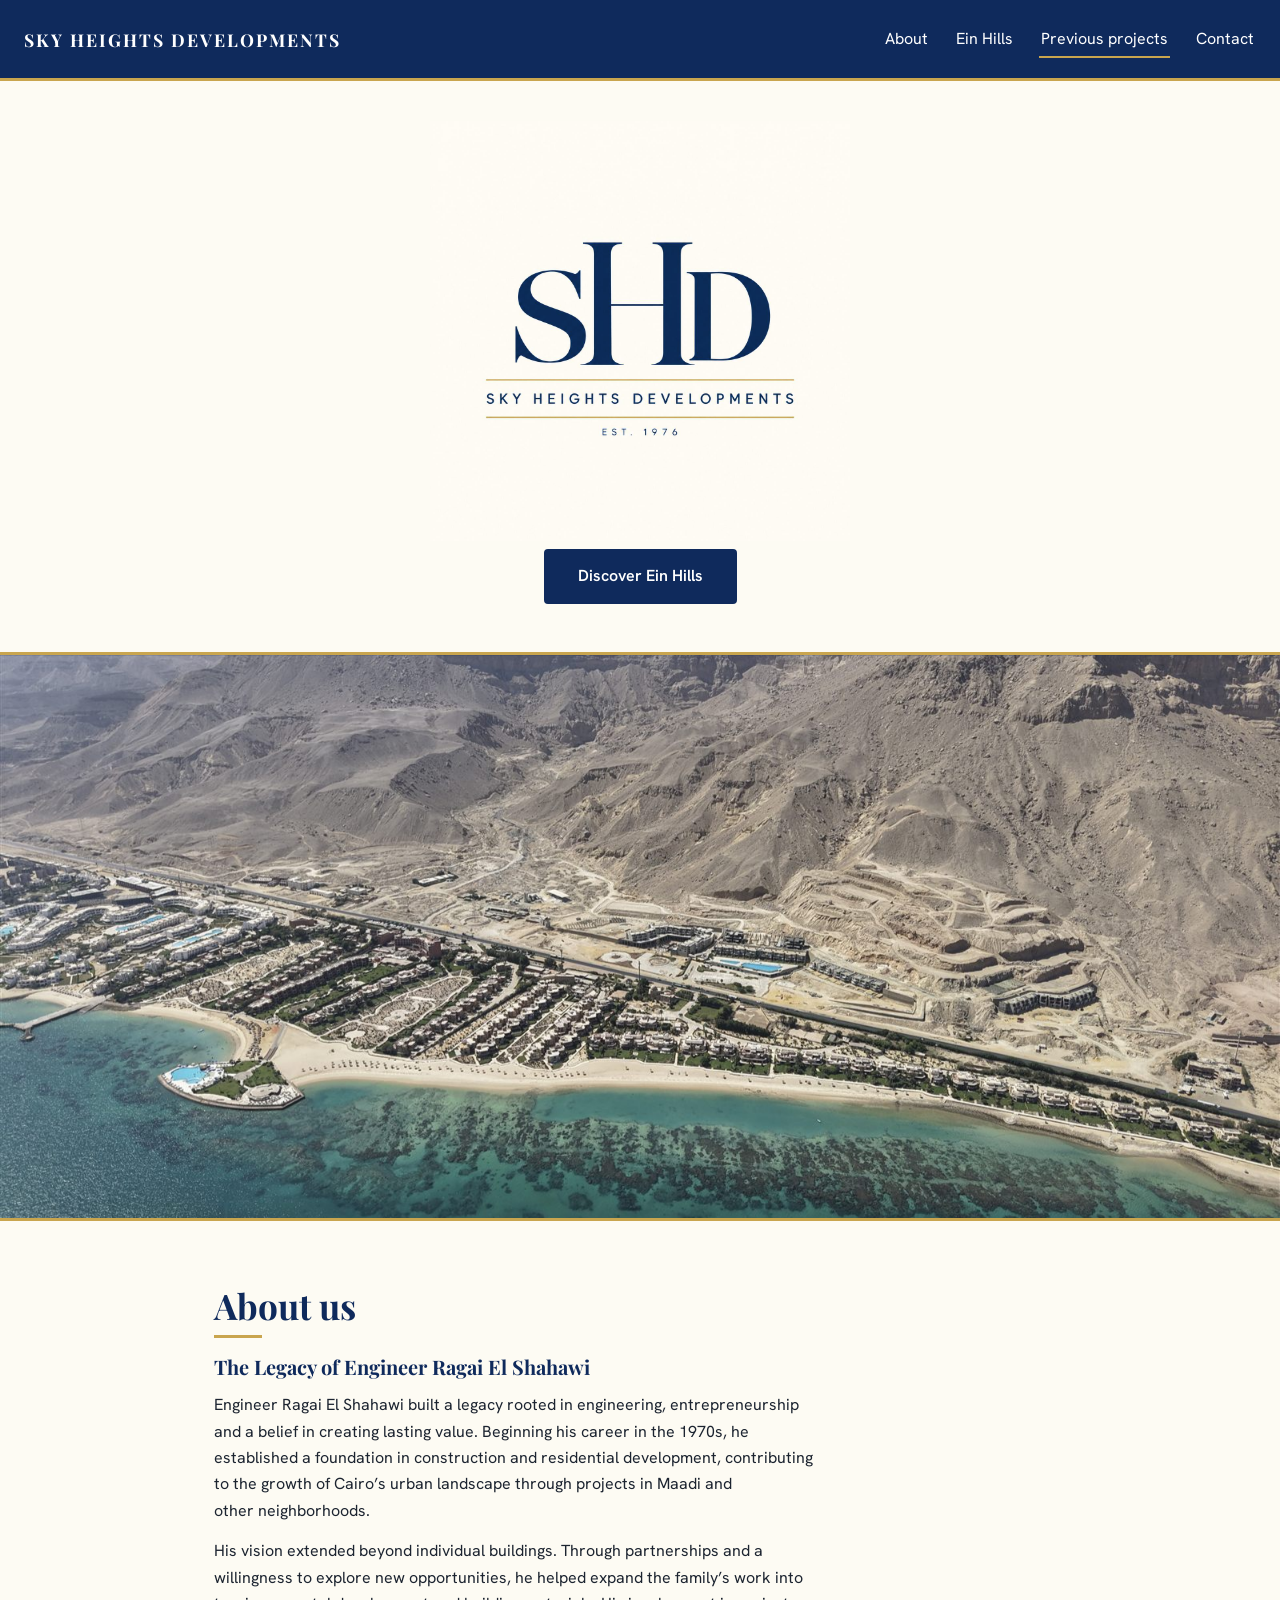
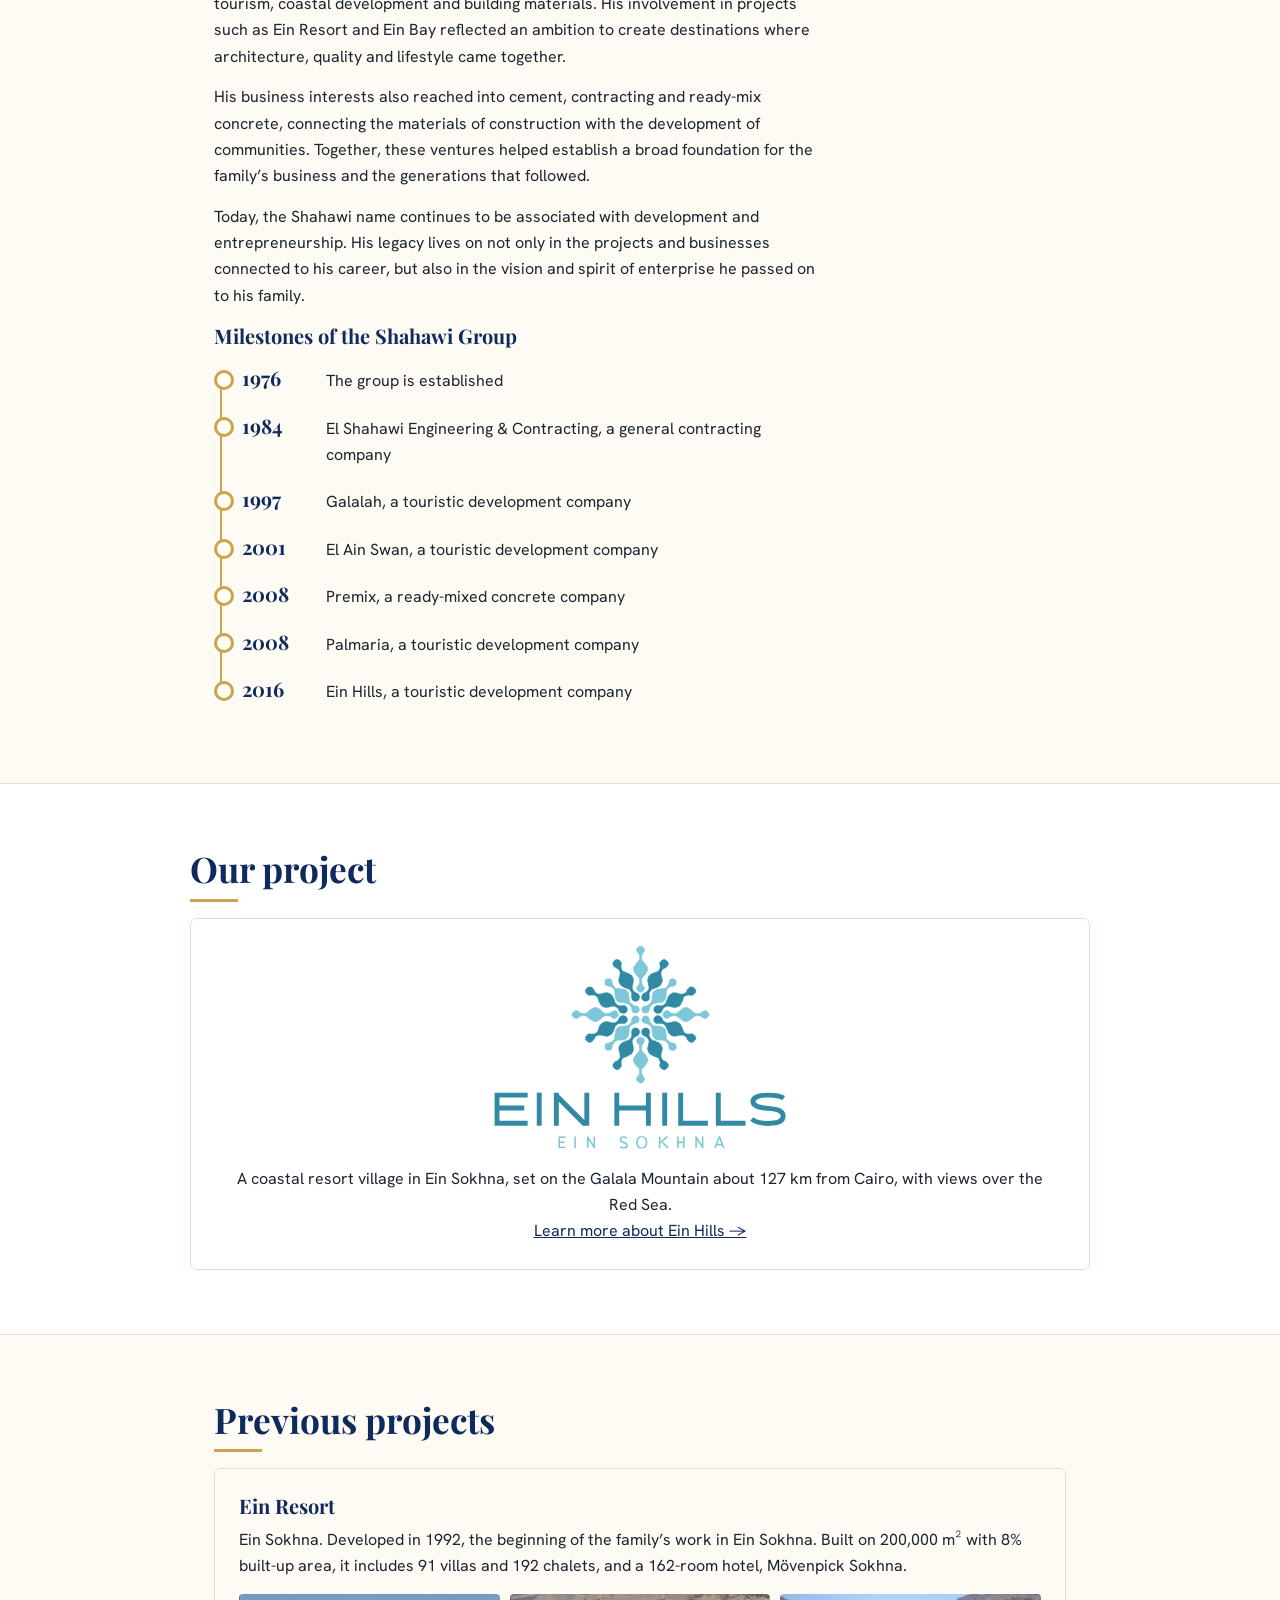
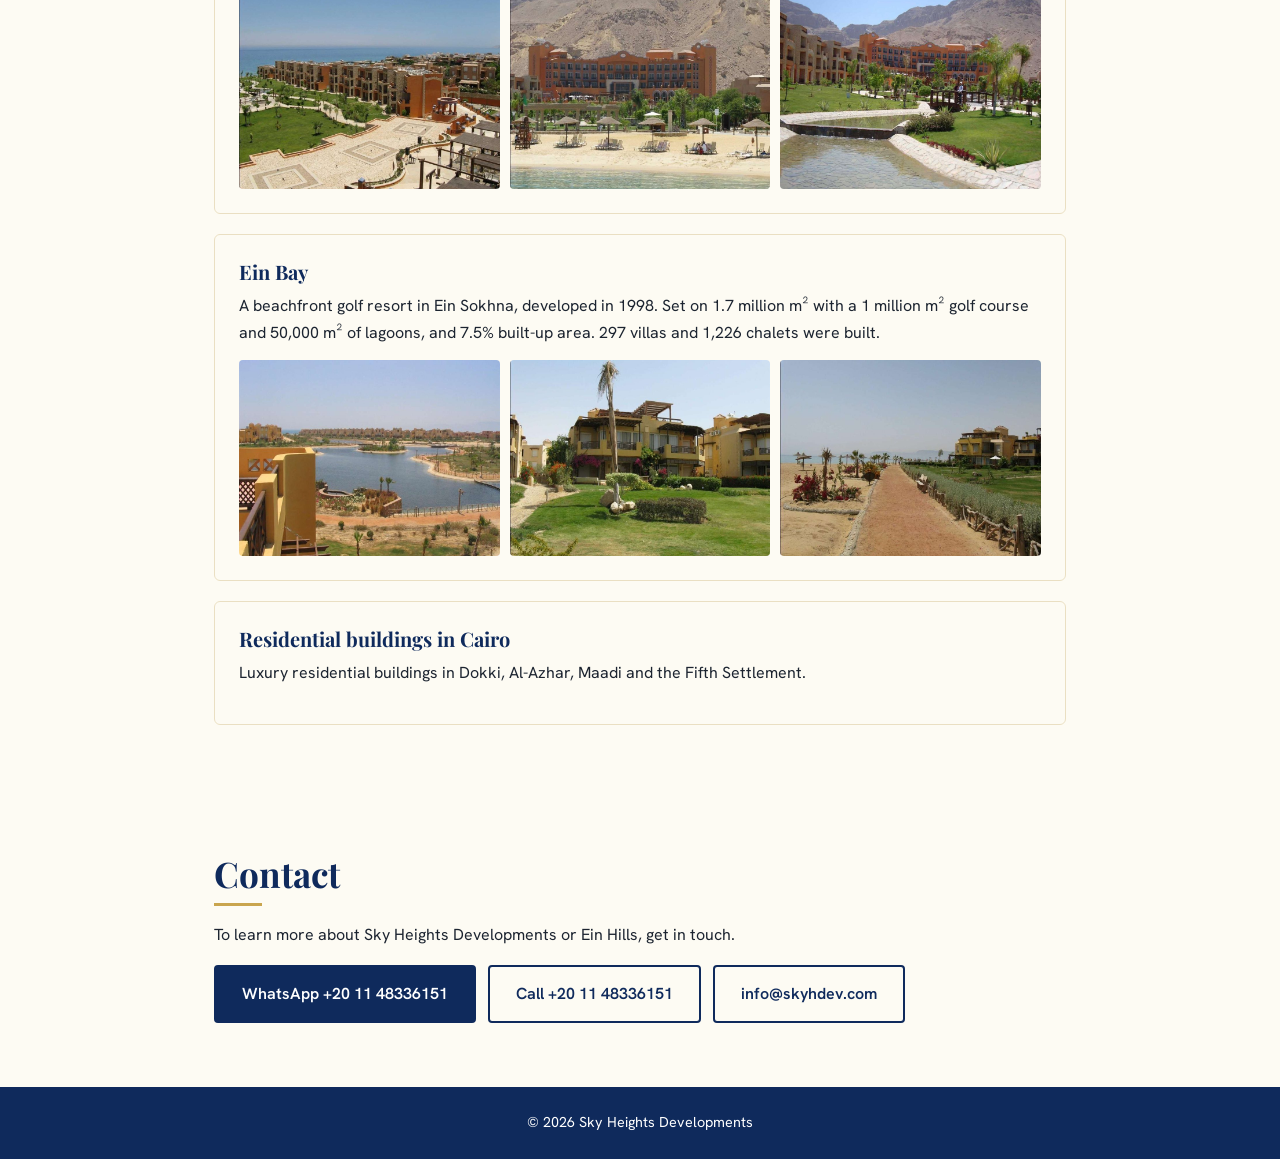
==== commit 59dc820b: "Use sharp vector Ein Hills logo Co-Authored-By: Claude Sonnet 5.5 <noreply@anthropic.com> Claude-Ses" ====
--- a/index.html
+++ b/index.html
@@ -61,7 +61,7 @@
     <h2>Our project</h2>
     <div class="cards">
       <div class="card project-card">
-        <img class="project-logo" src="Ein_Hills_Logo.png" width="564" height="212" alt="Ein Hills, Ein Sokhna">
+        <img class="project-logo" src="Ein_Hills_Logo.svg" width="263" height="185" alt="Ein Hills, Ein Sokhna">
         <h3 class="sr-only">Ein Hills</h3>
         <p>A coastal resort village in Ein Sokhna, set on the Galala Mountain about 127 km from Cairo, with views over the Red Sea.</p>
         <p><a href="ein-hills.html">Learn more about Ein Hills &rarr;</a></p>
--- a/style.css
+++ b/style.css
@@ -37,7 +37,7 @@
 .card h3 { margin-bottom: 8px; color: var(--navy); }
 
 .project-card { background: #fff; text-align: center; }
-.project-logo { width: min(280px, 100%); height: auto; display: block; margin: 0 auto 12px; }
+.project-logo { width: min(300px, 100%); height: auto; display: block; margin: 0 auto 12px; }
 
 .page-hero { padding: 40px 24px 0; text-align: center; }
 .project-card a, section p a { color: var(--navy); text-decoration: underline; }
